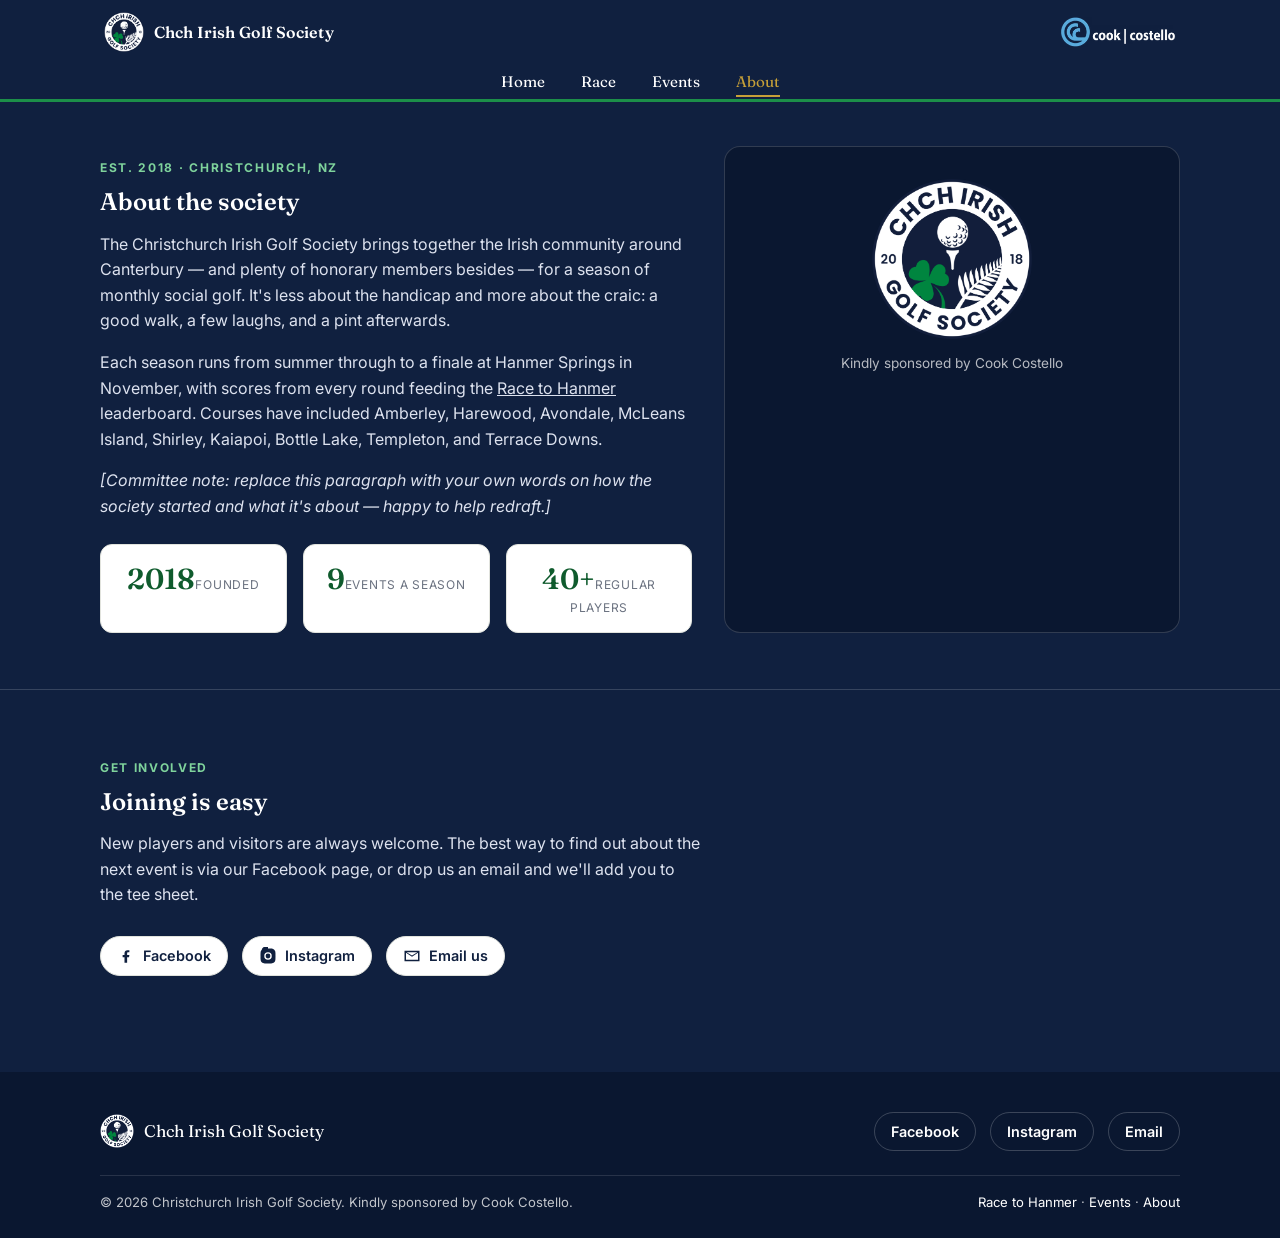
==== about.html @ 74a65eff "Initial commit: Christchurch Irish Golf Society website Mobile-first static site with Home, Race, Ev" ====
<!DOCTYPE html>
<html lang="en-NZ">
<head>
<meta charset="UTF-8">
<meta name="viewport" content="width=device-width, initial-scale=1.0">
<title>About — Christchurch Irish Golf Society</title>
<meta name="description" content="About the Christchurch Irish Golf Society.">
<link rel="icon" href="assets/crest.png">
<link rel="preconnect" href="https://fonts.googleapis.com">
<link href="https://fonts.googleapis.com/css2?family=Fraunces:wght@500;600;700&family=Inter:wght@400;500;600;700&display=swap" rel="stylesheet">
<link rel="stylesheet" href="css/style.css">
</head>
<body>
<a class="skip-link" href="#main">Skip to content</a>

<header class="site-header">
  <div class="nav-bar">
    <button class="hamburger" aria-label="Open menu" aria-expanded="false">
      <span></span>
    </button>
    <a class="nav-brand" href="index.html">
      <img src="assets/crest.png" alt="Christchurch Irish Golf Society crest">
      <span class="brand-text">Chch Irish Golf Society</span>
    </a>
    <div class="sponsor-slot">
      <img src="assets/cook-costello-logo.png" alt="Cook Costello, club sponsor">
    </div>
  </div>
  <nav class="nav-links" aria-label="Main">
    <a href="index.html">Home</a>
    <a href="race.html">Race</a>
    <a href="events.html">Events</a>
    <a href="about.html" class="is-active">About</a>
  </nav>
  <div class="nav-scrim"></div>
</header>

<main id="main">
  <section style="padding-top:44px">
    <div class="container about-grid">
      <div>
        <p class="eyebrow">Est. 2018 · Christchurch, NZ</p>
        <h1>About the society</h1>
        <p>The Christchurch Irish Golf Society brings together the Irish community around Canterbury — and plenty of honorary members besides — for a season of monthly social golf. It's less about the handicap and more about the craic: a good walk, a few laughs, and a pint afterwards.</p>
        <p>Each season runs from summer through to a finale at Hanmer Springs in November, with scores from every round feeding the <a href="race.html">Race to Hanmer</a> leaderboard. Courses have included Amberley, Harewood, Avondale, McLeans Island, Shirley, Kaiapoi, Bottle Lake, Templeton, and Terrace Downs.</p>
        <p><em>[Committee note: replace this paragraph with your own words on how the society started and what it's about — happy to help redraft.]</em></p>

        <div class="stat-strip">
          <div class="stat"><span class="num">2018</span><span class="label">Founded</span></div>
          <div class="stat"><span class="num">9</span><span class="label">Events a season</span></div>
          <div class="stat"><span class="num">40+</span><span class="label">Regular players</span></div>
        </div>
      </div>

      <div class="crest-panel">
        <img src="assets/crest.png" alt="Christchurch Irish Golf Society crest">
        <p>Kindly sponsored by Cook Costello</p>
      </div>
    </div>
  </section>

  <section>
    <div class="container">
      <div class="section-head">
        <p class="eyebrow">Get involved</p>
        <h2>Joining is easy</h2>
        <p>New players and visitors are always welcome. The best way to find out about the next event is via our Facebook page, or drop us an email and we'll add you to the tee sheet.</p>
      </div>
      <div class="social-row">
        <a class="social-pill" href="https://www.facebook.com/" target="_blank" rel="noopener">
          <svg viewBox="0 0 24 24"><path d="M13.5 21v-7.5h2.5l.5-3h-3V8.5c0-.87.24-1.46 1.5-1.46H16.5V4.36C16.2 4.32 15.2 4.24 14 4.24c-2.4 0-4 1.46-4 4.14V10.5H7.5v3H10V21h3.5z"/></svg>
          Facebook
        </a>
        <a class="social-pill" href="https://www.instagram.com/" target="_blank" rel="noopener">
          <svg viewBox="0 0 24 24"><path d="M12 2c2.7 0 3.05.01 4.12.06 1.06.05 1.79.22 2.43.47.66.26 1.22.6 1.77 1.15.55.55.89 1.11 1.15 1.77.25.64.42 1.37.47 2.43.05 1.07.06 1.42.06 4.12s-.01 3.05-.06 4.12c-.05 1.06-.22 1.79-.47 2.43a4.9 4.9 0 0 1-1.15 1.77 4.9 4.9 0 0 1-1.77 1.15c-.64.25-1.37.42-2.43.47-1.07.05-1.42.06-4.12.06s-3.05-.01-4.12-.06c-1.06-.05-1.79-.22-2.43-.47a4.9 4.9 0 0 1-1.77-1.15 4.9 4.9 0 0 1-1.15-1.77c-.25-.64-.42-1.37-.47-2.43C2.01 15.05 2 14.7 2 12s.01-3.05.06-4.12c.05-1.06.22-1.79.47-2.43.26-.66.6-1.22 1.15-1.77A4.9 4.9 0 0 1 5.45.53C6.09.28 6.82.11 7.88.06 8.95.01 9.3 0 12 0zm0 5a5 5 0 1 0 0 10 5 5 0 0 0 0-10zm0 8.2a3.2 3.2 0 1 1 0-6.4 3.2 3.2 0 0 1 0 6.4zm5.2-8.4a1.17 1.17 0 1 1 0-2.34 1.17 1.17 0 0 1 0 2.34z"/></svg>
          Instagram
        </a>
        <a class="social-pill" href="mailto:info@chchirishgolf.co.nz">
          <svg viewBox="0 0 24 24"><path d="M2 5h20v14H2V5zm2 2.5V17h16V7.5l-8 5.5-8-5.5zm.8-.5L12 11.2 19.2 7H4.8z"/></svg>
          Email us
        </a>
      </div>
    </div>
  </section>
</main>

<footer class="site-footer">
  <div class="container">
    <div class="footer-top">
      <div class="footer-brand">
        <img src="assets/crest.png" alt="">
        <span>Chch Irish Golf Society</span>
      </div>
      <div class="social-row">
        <a class="social-pill" href="https://www.facebook.com/" target="_blank" rel="noopener" style="background:transparent;border-color:rgba(255,255,255,0.2);color:#fff">Facebook</a>
        <a class="social-pill" href="https://www.instagram.com/" target="_blank" rel="noopener" style="background:transparent;border-color:rgba(255,255,255,0.2);color:#fff">Instagram</a>
        <a class="social-pill" href="mailto:info@chchirishgolf.co.nz" style="background:transparent;border-color:rgba(255,255,255,0.2);color:#fff">Email</a>
      </div>
    </div>
    <div class="footer-bottom">
      <span>&copy; 2026 Christchurch Irish Golf Society. Kindly sponsored by Cook Costello.</span>
      <span><a href="race.html">Race to Hanmer</a> · <a href="events.html">Events</a> · <a href="about.html">About</a></span>
    </div>
  </div>
</footer>

<script src="js/main.js"></script>
</body>
</html>
---- css/style.css ----
/* ============================================
   Christchurch Irish Golf Society
   Design tokens pulled from the club crest:
   navy + kelly green + white, silver-fern echo
   ============================================ */

:root {
  /* Navy is now the site's base background, the way LFC use red */
  --navy: #10203f;
  --navy-deep: #0a1730;
  --green: #1c8f49;
  --green-deep: #0f5b2d;
  --gold: #c7a038;

  /* White "surfaces" float on top of the navy background */
  --surface: #ffffff;
  --surface-dim: #f1f2ee;

  --ink: #10203f;        /* dark text, used on white surfaces */
  --text: #dde2ef;       /* light body text, used on the navy background */
  --text-dim: #aab2c8;   /* muted light text on navy */

  --line: rgba(255, 255, 255, 0.16);  /* dividers on the navy background */
  --line-soft: #e1e3dd;               /* dividers within white surfaces */
  --white: #ffffff;

  --font-display: "Fraunces", Georgia, serif;
  --font-body: "Inter", -apple-system, BlinkMacSystemFont, sans-serif;

  --nav-h: 64px;
  --container: 1120px;
}

* { box-sizing: border-box; }

html { scroll-behavior: smooth; }

body {
  margin: 0;
  font-family: var(--font-body);
  color: var(--text);
  background: var(--navy);
  -webkit-font-smoothing: antialiased;
}

img { max-width: 100%; display: block; }

a { color: inherit; }

h1, h2, h3 {
  font-family: var(--font-display);
  color: var(--white);
  margin: 0 0 0.4em;
  line-height: 1.1;
  font-weight: 600;
}

p { line-height: 1.6; }

.container {
  max-width: var(--container);
  margin: 0 auto;
  padding: 0 20px;
}

.eyebrow {
  font-family: var(--font-body);
  font-size: 0.75rem;
  letter-spacing: 0.14em;
  text-transform: uppercase;
  font-weight: 700;
  color: #7fd39c; /* mint green, readable on the navy background */
}

/* ---------- Skip link / a11y ---------- */
.skip-link {
  position: absolute;
  left: -999px;
  top: 0;
  background: var(--navy);
  color: var(--white);
  padding: 10px 16px;
  z-index: 200;
}
.skip-link:focus {
  left: 12px;
  top: 12px;
}

:focus-visible {
  outline: 3px solid var(--gold);
  outline-offset: 2px;
}

/* ============================================
   Top navigation
   Mobile:  [hamburger] ---- [crest] ---- [sponsor]
   Desktop: [crest] -------- [nav] ------ [sponsor]
   ============================================ */

.site-header {
  position: sticky;
  top: 0;
  z-index: 100;
  background: var(--navy);
  border-bottom: 3px solid var(--green);
}

.nav-bar {
  height: var(--nav-h);
  display: grid;
  grid-template-columns: 56px 1fr auto;
  align-items: center;
  max-width: var(--container);
  margin: 0 auto;
  padding: 0 12px;
}

.nav-brand {
  justify-self: center;
  display: flex;
  align-items: center;
  gap: 10px;
  text-decoration: none;
}
.nav-brand img {
  height: 40px;
  width: 40px;
}
.nav-brand .brand-text {
  display: none;
  color: var(--white);
  font-family: var(--font-display);
  font-weight: 600;
  font-size: 1rem;
  letter-spacing: 0.01em;
  white-space: nowrap;
}

.hamburger {
  justify-self: start;
  background: none;
  border: none;
  width: 44px;
  height: 44px;
  display: flex;
  align-items: center;
  justify-content: center;
  cursor: pointer;
  padding: 0;
}
.hamburger span {
  position: relative;
  width: 22px;
  height: 2px;
  background: var(--white);
  display: block;
}
.hamburger span::before,
.hamburger span::after {
  content: "";
  position: absolute;
  left: 0;
  width: 22px;
  height: 2px;
  background: var(--white);
  transition: transform 0.2s ease;
}
.hamburger span::before { top: -7px; }
.hamburger span::after { top: 7px; }

.sponsor-slot {
  justify-self: end;
}
.sponsor-slot img {
  height: 22px;
  width: auto;
}

/* Off-canvas mobile nav */
.nav-links {
  position: fixed;
  top: 0;
  left: 0;
  height: 100%;
  width: min(78vw, 300px);
  background: var(--navy-deep);
  padding: calc(var(--nav-h) + 16px) 0 24px;
  transform: translateX(-100%);
  transition: transform 0.25s ease;
  z-index: 110;
  display: flex;
  flex-direction: column;
}
.nav-links.is-open { transform: translateX(0); }

.nav-links a {
  color: var(--white);
  text-decoration: none;
  font-family: var(--font-display);
  font-size: 1.25rem;
  padding: 14px 28px;
  border-bottom: 1px solid rgba(255,255,255,0.08);
}
.nav-links a.is-active { color: var(--gold); }

.nav-scrim {
  position: fixed;
  inset: 0;
  background: rgba(10,23,48,0.55);
  z-index: 105;
  opacity: 0;
  pointer-events: none;
  transition: opacity 0.2s ease;
}
.nav-scrim.is-open { opacity: 1; pointer-events: auto; }

.nav-close {
  display: none;
}

/* ---------- Desktop nav ---------- */
@media (min-width: 860px) {
  .nav-bar {
    grid-template-columns: auto 1fr auto;
    padding: 0 24px;
  }
  .nav-brand { justify-self: start; }
  .nav-brand .brand-text { display: block; }
  .hamburger { display: none; }

  .nav-links {
    position: static;
    height: auto;
    width: auto;
    background: none;
    transform: none;
    flex-direction: row;
    justify-content: center;
    padding: 0;
    justify-self: center;
  }
  .nav-links a {
    border-bottom: none;
    font-size: 0.95rem;
    padding: 8px 18px;
    position: relative;
  }
  .nav-links a::after {
    content: "";
    position: absolute;
    left: 18px;
    right: 18px;
    bottom: 2px;
    height: 2px;
    background: var(--gold);
    transform: scaleX(0);
    transition: transform 0.2s ease;
  }
  .nav-links a:hover::after,
  .nav-links a.is-active::after { transform: scaleX(1); }

  .nav-scrim { display: none; }
  .sponsor-slot img { height: 30px; }
}

/* ============================================
   Hero
   ============================================ */
.hero {
  position: relative;
  background: var(--navy);
  color: var(--white);
  overflow: hidden;
}
.hero::after {
  /* echo of the crest's split circle: shamrock green sweeping in from the left */
  content: "";
  position: absolute;
  top: -30%;
  left: -18%;
  width: 70%;
  height: 160%;
  background: var(--green-deep);
  border-radius: 50%;
  opacity: 0.55;
  filter: blur(2px);
}
.hero-inner {
  position: relative;
  z-index: 1;
  padding: 56px 20px 64px;
  max-width: var(--container);
  margin: 0 auto;
}
.hero h1 {
  color: var(--white);
  font-size: clamp(2rem, 6vw, 3.4rem);
  max-width: 14ch;
}
.hero .lede {
  max-width: 46ch;
  color: rgba(255,255,255,0.85);
  font-size: 1.05rem;
}
.hero .eyebrow { color: #7fd39c; }

.hero-actions {
  display: flex;
  flex-wrap: wrap;
  gap: 12px;
  margin-top: 24px;
}

.btn {
  display: inline-flex;
  align-items: center;
  gap: 8px;
  font-family: var(--font-body);
  font-weight: 600;
  font-size: 0.92rem;
  padding: 12px 22px;
  border-radius: 999px;
  text-decoration: none;
  border: 2px solid transparent;
  cursor: pointer;
}
.btn-primary {
  background: var(--gold);
  color: var(--navy-deep);
}
.btn-primary:hover { background: #d8b04a; }
.btn-ghost {
  border-color: rgba(255,255,255,0.5);
  color: var(--white);
}
.btn-ghost:hover { border-color: var(--white); }
.btn-outline {
  border-color: var(--navy);
  color: var(--navy);
}
.btn-outline:hover { background: var(--navy); color: var(--white); }

/* ============================================
   Sections / cards
   ============================================ */
section { padding: 56px 0; }
section + section { border-top: 1px solid var(--line); }

.section-head { margin-bottom: 28px; max-width: 60ch; }

.grid-3 {
  display: grid;
  gap: 20px;
  grid-template-columns: 1fr;
}
@media (min-width: 700px) {
  .grid-3 { grid-template-columns: repeat(3, 1fr); }
}

.card {
  background: var(--surface);
  color: var(--ink);
  border: 1px solid var(--line-soft);
  border-radius: 14px;
  padding: 22px;
}
.card .eyebrow { display: block; margin-bottom: 6px; color: var(--green-deep); }
.card h1, .card h2, .card h3 { color: var(--ink); }

/* ---------- Social row ---------- */
.social-row {
  display: flex;
  gap: 14px;
  flex-wrap: wrap;
}
.social-pill {
  display: inline-flex;
  align-items: center;
  gap: 8px;
  padding: 10px 16px;
  border-radius: 999px;
  border: 1px solid var(--line-soft);
  text-decoration: none;
  color: var(--navy);
  font-weight: 600;
  font-size: 0.9rem;
  background: var(--white);
}
.social-pill svg { width: 18px; height: 18px; fill: currentColor; }
.social-pill:hover { border-color: var(--green); color: var(--green-deep); }

/* ============================================
   Footer
   ============================================ */
.site-footer {
  background: var(--navy-deep);
  color: rgba(255,255,255,0.75);
  padding: 40px 0 28px;
  margin-top: 40px;
}
.site-footer a { color: var(--white); text-decoration: none; }
.footer-top {
  display: flex;
  flex-wrap: wrap;
  justify-content: space-between;
  gap: 24px;
  padding-bottom: 24px;
  border-bottom: 1px solid rgba(255,255,255,0.12);
}
.footer-brand { display: flex; align-items: center; gap: 10px; }
.footer-brand img { height: 34px; }
.footer-brand span { font-family: var(--font-display); color: var(--white); font-size: 1.05rem; }
.footer-bottom {
  padding-top: 18px;
  font-size: 0.82rem;
  display: flex;
  flex-wrap: wrap;
  justify-content: space-between;
  gap: 10px;
}

/* ============================================
   Race page — leaderboard + "race trail"
   ============================================ */
.race-hero {
  background: var(--navy);
  color: var(--white);
  padding: 40px 0 32px;
}
.race-hero .eyebrow { color: #7fd39c; }
.race-hero h1 { color: var(--white); margin-bottom: 6px; }
.race-hero p { color: rgba(255,255,255,0.8); max-width: 60ch; }
.race-sponsor-line {
  margin-top: 14px;
  font-size: 0.85rem;
  color: rgba(255,255,255,0.6);
}

.race-controls {
  display: flex;
  flex-wrap: wrap;
  gap: 10px;
  align-items: center;
  margin: 20px 0;
}
.race-controls input[type="search"] {
  flex: 1 1 200px;
  padding: 10px 14px;
  border-radius: 10px;
  border: 1px solid var(--line-soft);
  font-family: var(--font-body);
  font-size: 0.95rem;
  background: var(--surface);
  color: var(--ink);
}
.race-status {
  font-size: 0.85rem;
  color: var(--text-dim);
}

.leaderboard {
  display: flex;
  flex-direction: column;
  gap: 10px;
}

.lb-row {
  display: grid;
  grid-template-columns: 34px 1fr auto;
  gap: 14px;
  align-items: center;
  background: var(--white);
  border: 1px solid var(--line-soft);
  border-radius: 12px;
  padding: 14px 16px;
}
.lb-row.is-top3 { border-color: var(--gold); background: #fffaf0; }

.lb-rank {
  font-family: var(--font-display);
  font-weight: 600;
  font-size: 1.1rem;
  color: var(--navy);
  text-align: center;
}
.lb-row.is-top3 .lb-rank { color: var(--gold); }

.lb-name {
  font-weight: 700;
  color: var(--navy);
  font-size: 0.98rem;
}
.lb-stars { color: var(--gold); font-size: 0.85rem; margin-left: 4px; }

.lb-trail {
  display: flex;
  gap: 4px;
  margin-top: 8px;
}
.lb-trail .dot {
  width: 9px;
  height: 9px;
  border-radius: 50%;
  background: var(--line);
}
.lb-trail .dot.played { background: var(--green); }
.lb-trail .dot.hanmer { background: var(--gold); }

.lb-score {
  font-family: var(--font-display);
  font-weight: 600;
  font-size: 1.4rem;
  color: var(--navy);
  text-align: right;
  font-variant-numeric: tabular-nums;
}
.lb-score .unit {
  font-family: var(--font-body);
  font-size: 0.68rem;
  font-weight: 600;
  color: #8a8f98;
  display: block;
  text-align: right;
  letter-spacing: 0.06em;
  text-transform: uppercase;
}

.legend {
  display: flex;
  flex-wrap: wrap;
  gap: 18px;
  font-size: 0.82rem;
  color: var(--text-dim);
  margin: 18px 0 6px;
}
.legend span { display: inline-flex; align-items: center; gap: 6px; }
.legend .dot { width: 9px; height: 9px; border-radius: 50%; display: inline-block; }

/* ============================================
   Events
   ============================================ */
.events-list {
  display: flex;
  flex-direction: column;
  gap: 12px;
}
.event-row {
  display: grid;
  grid-template-columns: 76px 1fr auto;
  gap: 16px;
  align-items: center;
  background: var(--white);
  border: 1px solid var(--line-soft);
  border-radius: 12px;
  padding: 16px;
}
.event-row.is-past { opacity: 0.7; }
.event-date {
  text-align: center;
  font-family: var(--font-display);
  color: var(--navy);
  line-height: 1.1;
}
.event-date .day { font-size: 1.5rem; font-weight: 600; display: block; }
.event-date .mon { font-size: 0.72rem; text-transform: uppercase; letter-spacing: 0.08em; color: var(--green); }
.event-name { font-weight: 700; color: var(--navy); }
.event-tag {
  font-size: 0.72rem;
  text-transform: uppercase;
  letter-spacing: 0.06em;
  font-weight: 700;
  padding: 5px 10px;
  border-radius: 999px;
  background: var(--surface-dim);
  color: var(--navy);
  white-space: nowrap;
}
.event-tag.upcoming { background: #e7f4ec; color: var(--green-deep); }

/* ============================================
   About page
   ============================================ */
.about-grid {
  display: grid;
  gap: 32px;
  grid-template-columns: 1fr;
}
@media (min-width: 800px) {
  .about-grid { grid-template-columns: 1.3fr 1fr; }
}
.crest-panel {
  background: var(--navy-deep);
  border: 1px solid var(--line);
  border-radius: 16px;
  padding: 32px;
  text-align: center;
}
.crest-panel img { width: 160px; margin: 0 auto; }
.crest-panel p { color: rgba(255,255,255,0.7); font-size: 0.85rem; margin-top: 14px; }

.stat-strip {
  display: grid;
  grid-template-columns: repeat(3, 1fr);
  gap: 16px;
  margin-top: 24px;
}
.stat {
  text-align: center;
  padding: 16px 8px;
  background: var(--surface);
  border: 1px solid var(--line-soft);
  border-radius: 12px;
}
.stat .num {
  font-family: var(--font-display);
  font-size: 1.8rem;
  color: var(--green-deep);
  font-weight: 600;
}
.stat .label {
  font-size: 0.75rem;
  text-transform: uppercase;
  letter-spacing: 0.06em;
  color: #6b7280;
}

/* ---------- Utility ---------- */
.text-center { text-align: center; }
.mt-0 { margin-top: 0; }
.divider-crest {
  display: flex;
  justify-content: center;
  padding: 8px 0 32px;
}
.divider-crest img { height: 46px; width: 46px; opacity: 0.9; }
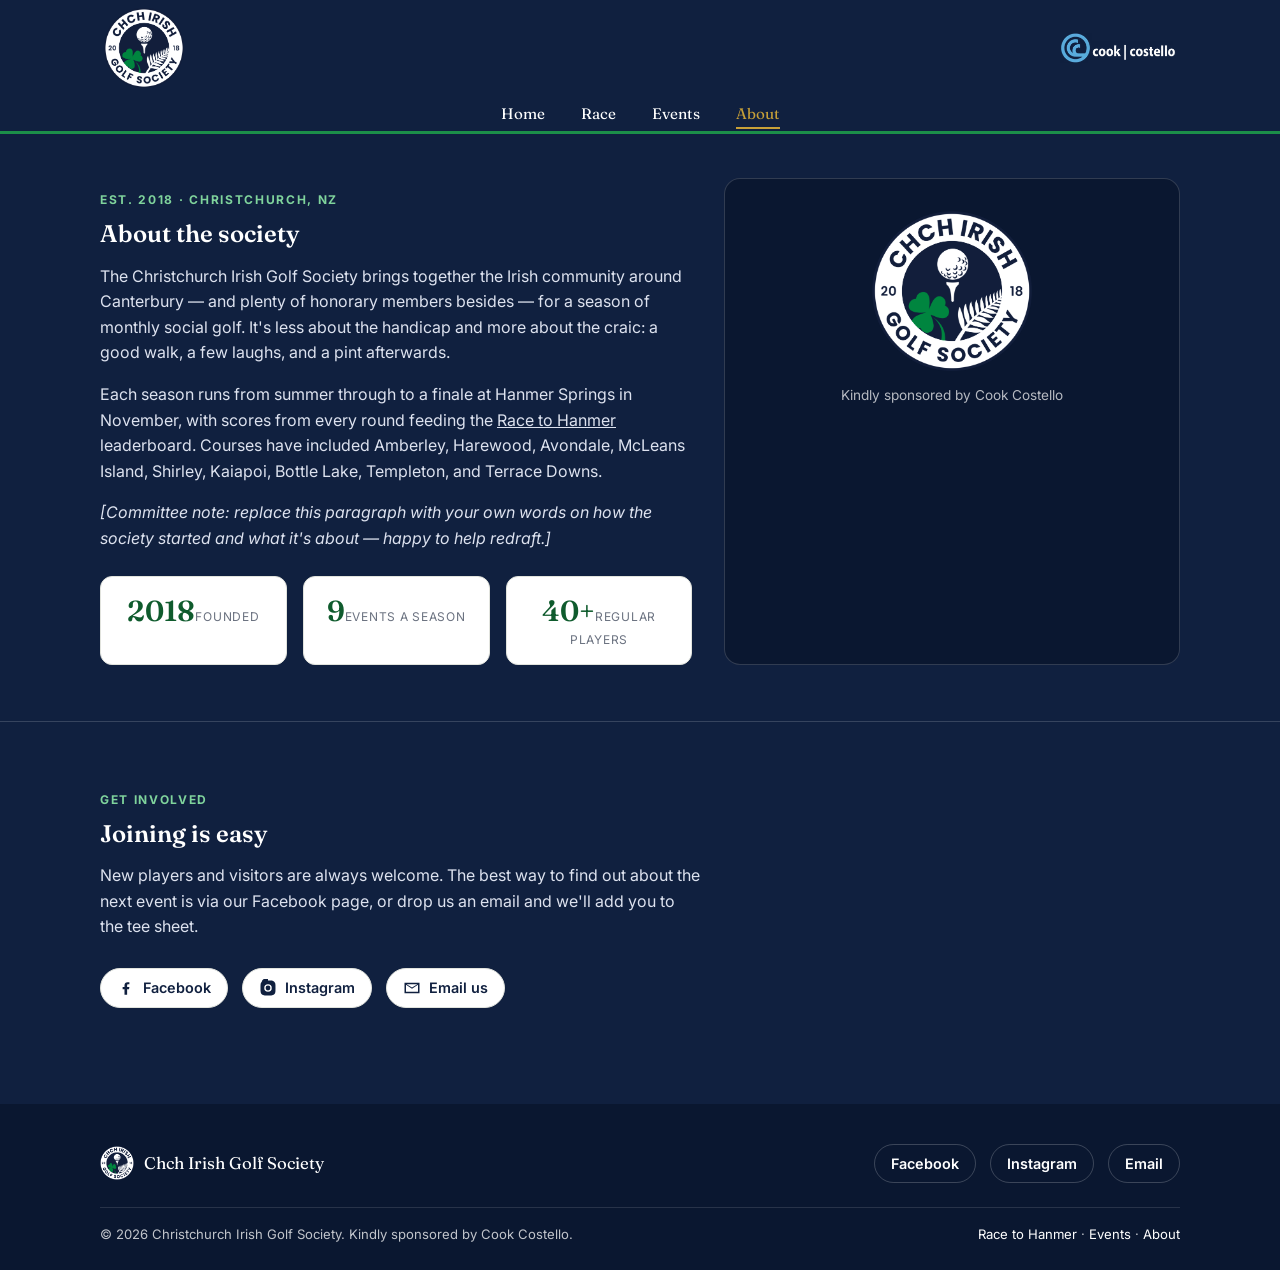
==== commit e0096434: "Remove nav brand text, double crest size in header Crest now stands alone in the nav bar without the" ====
--- a/about.html
+++ b/about.html
@@ -20,7 +20,6 @@
     </button>
     <a class="nav-brand" href="index.html">
       <img src="assets/crest.png" alt="Christchurch Irish Golf Society crest">
-      <span class="brand-text">Chch Irish Golf Society</span>
     </a>
     <div class="sponsor-slot">
       <img src="assets/cook-costello-logo.png" alt="Cook Costello, club sponsor">
--- a/css/style.css
+++ b/css/style.css
@@ -27,7 +27,7 @@
   --font-display: "Fraunces", Georgia, serif;
   --font-body: "Inter", -apple-system, BlinkMacSystemFont, sans-serif;
 
-  --nav-h: 64px;
+  --nav-h: 96px;
   --container: 1120px;
 }
 
@@ -124,19 +124,9 @@
   text-decoration: none;
 }
 .nav-brand img {
-  height: 40px;
-  width: 40px;
-}
-.nav-brand .brand-text {
-  display: none;
-  color: var(--white);
-  font-family: var(--font-display);
-  font-weight: 600;
-  font-size: 1rem;
-  letter-spacing: 0.01em;
-  white-space: nowrap;
-}
-
+  height: 80px;
+  width: 80px;
+}
 .hamburger {
   justify-self: start;
   background: none;
@@ -226,7 +216,6 @@
     padding: 0 24px;
   }
   .nav-brand { justify-self: start; }
-  .nav-brand .brand-text { display: block; }
   .hamburger { display: none; }
 
   .nav-links {
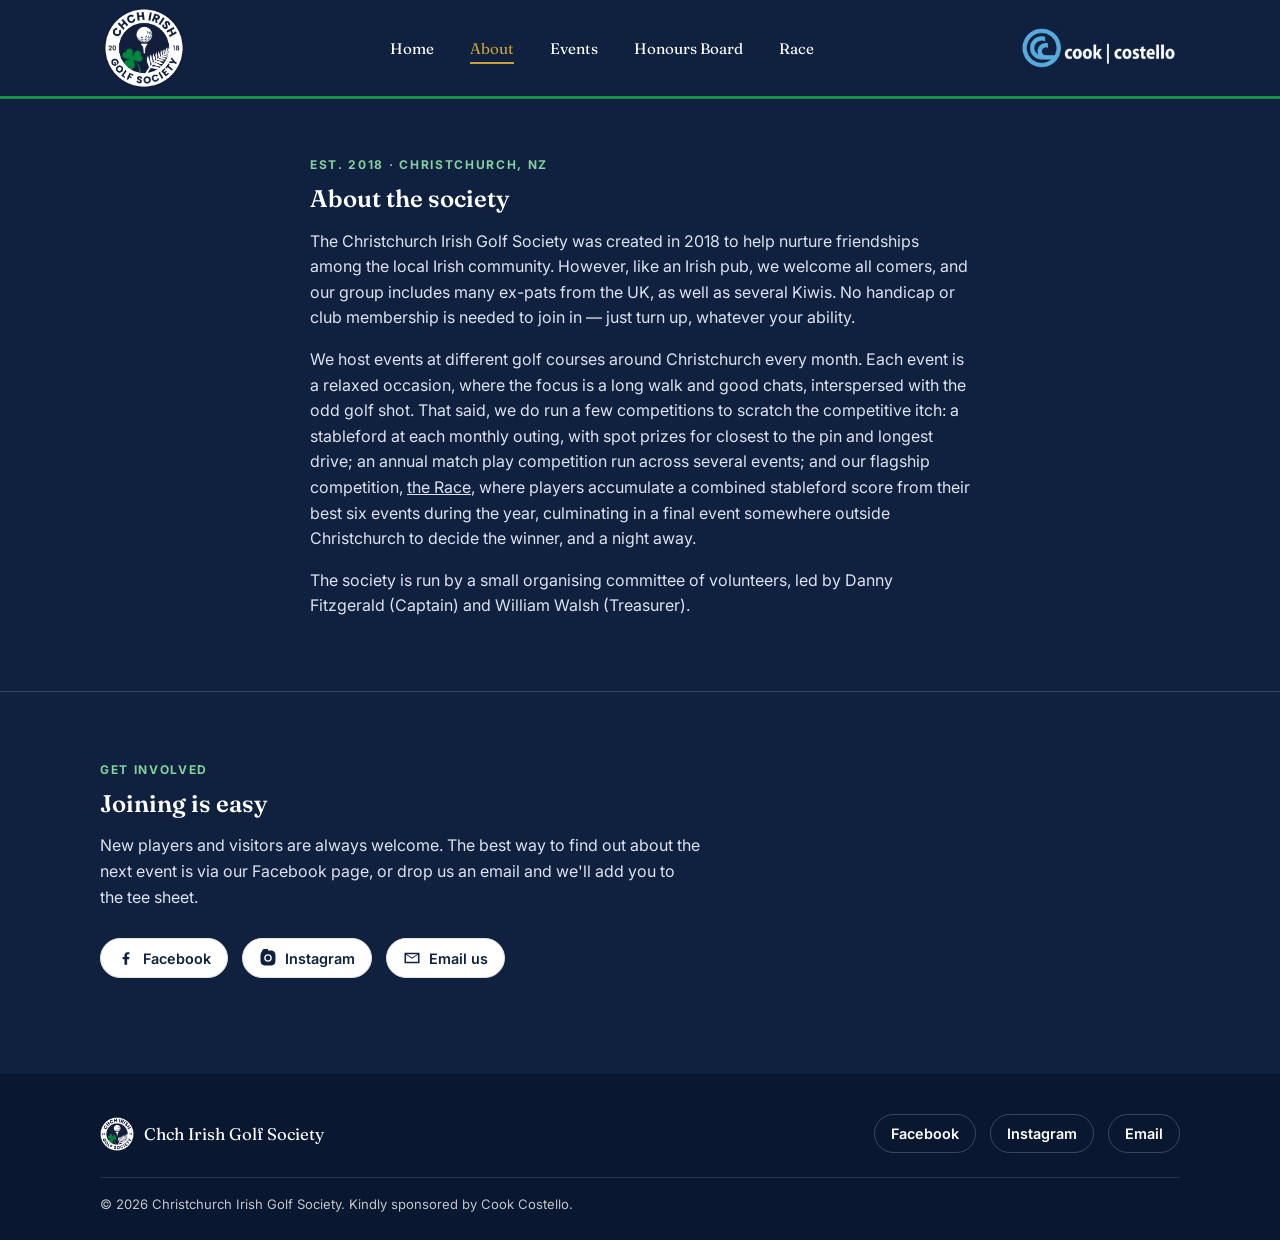
==== commit 6ea70a44: "Add Honours Board, rebrand Race title, and various site cleanups - New honours.html: past Captains, " ====
--- a/about.html
+++ b/about.html
@@ -11,50 +11,16 @@
 <link rel="stylesheet" href="css/style.css">
 </head>
 <body>
-<a class="skip-link" href="#main">Skip to content</a>
-
-<header class="site-header">
-  <div class="nav-bar">
-    <button class="hamburger" aria-label="Open menu" aria-expanded="false">
-      <span></span>
-    </button>
-    <a class="nav-brand" href="index.html">
-      <img src="assets/crest.png" alt="Christchurch Irish Golf Society crest">
-    </a>
-    <div class="sponsor-slot">
-      <img src="assets/cook-costello-logo.png" alt="Cook Costello, club sponsor">
-    </div>
-  </div>
-  <nav class="nav-links" aria-label="Main">
-    <a href="index.html">Home</a>
-    <a href="race.html">Race</a>
-    <a href="events.html">Events</a>
-    <a href="about.html" class="is-active">About</a>
-  </nav>
-  <div class="nav-scrim"></div>
-</header>
+<div id="site-header"></div>
 
 <main id="main">
   <section style="padding-top:44px">
-    <div class="container about-grid">
-      <div>
-        <p class="eyebrow">Est. 2018 · Christchurch, NZ</p>
-        <h1>About the society</h1>
-        <p>The Christchurch Irish Golf Society brings together the Irish community around Canterbury — and plenty of honorary members besides — for a season of monthly social golf. It's less about the handicap and more about the craic: a good walk, a few laughs, and a pint afterwards.</p>
-        <p>Each season runs from summer through to a finale at Hanmer Springs in November, with scores from every round feeding the <a href="race.html">Race to Hanmer</a> leaderboard. Courses have included Amberley, Harewood, Avondale, McLeans Island, Shirley, Kaiapoi, Bottle Lake, Templeton, and Terrace Downs.</p>
-        <p><em>[Committee note: replace this paragraph with your own words on how the society started and what it's about — happy to help redraft.]</em></p>
-
-        <div class="stat-strip">
-          <div class="stat"><span class="num">2018</span><span class="label">Founded</span></div>
-          <div class="stat"><span class="num">9</span><span class="label">Events a season</span></div>
-          <div class="stat"><span class="num">40+</span><span class="label">Regular players</span></div>
-        </div>
-      </div>
-
-      <div class="crest-panel">
-        <img src="assets/crest.png" alt="Christchurch Irish Golf Society crest">
-        <p>Kindly sponsored by Cook Costello</p>
-      </div>
+    <div class="container" style="max-width:70ch">
+      <p class="eyebrow">Est. 2018 · Christchurch, NZ</p>
+      <h1>About the society</h1>
+      <p>The Christchurch Irish Golf Society was created in 2018 to help nurture friendships among the local Irish community. However, like an Irish pub, we welcome all comers, and our group includes many ex-pats from the UK, as well as several Kiwis. No handicap or club membership is needed to join in — just turn up, whatever your ability.</p>
+      <p>We host events at different golf courses around Christchurch every month. Each event is a relaxed occasion, where the focus is a long walk and good chats, interspersed with the odd golf shot. That said, we do run a few competitions to scratch the competitive itch: a stableford at each monthly outing, with spot prizes for closest to the pin and longest drive; an annual match play competition run across several events; and our flagship competition, <a href="race.html">the Race</a>, where players accumulate a combined stableford score from their best six events during the year, culminating in a final event somewhere outside Christchurch to decide the winner, and a night away.</p>
+      <p>The society is run by a small organising committee of volunteers, led by Danny Fitzgerald (Captain) and William Walsh (Treasurer).</p>
     </div>
   </section>
 
@@ -83,26 +49,9 @@
   </section>
 </main>
 
-<footer class="site-footer">
-  <div class="container">
-    <div class="footer-top">
-      <div class="footer-brand">
-        <img src="assets/crest.png" alt="">
-        <span>Chch Irish Golf Society</span>
-      </div>
-      <div class="social-row">
-        <a class="social-pill" href="https://www.facebook.com/" target="_blank" rel="noopener" style="background:transparent;border-color:rgba(255,255,255,0.2);color:#fff">Facebook</a>
-        <a class="social-pill" href="https://www.instagram.com/" target="_blank" rel="noopener" style="background:transparent;border-color:rgba(255,255,255,0.2);color:#fff">Instagram</a>
-        <a class="social-pill" href="mailto:info@chchirishgolf.co.nz" style="background:transparent;border-color:rgba(255,255,255,0.2);color:#fff">Email</a>
-      </div>
-    </div>
-    <div class="footer-bottom">
-      <span>&copy; 2026 Christchurch Irish Golf Society. Kindly sponsored by Cook Costello.</span>
-      <span><a href="race.html">Race to Hanmer</a> · <a href="events.html">Events</a> · <a href="about.html">About</a></span>
-    </div>
-  </div>
-</footer>
+<div id="site-footer"></div>
 
+<script src="js/layout.js"></script>
 <script src="js/main.js"></script>
 </body>
 </html>
--- a/css/style.css
+++ b/css/style.css
@@ -11,6 +11,7 @@
   --green: #1c8f49;
   --green-deep: #0f5b2d;
   --gold: #c7a038;
+  --silver: #9aa5b4;
 
   /* White "surfaces" float on top of the navy background */
   --surface: #ffffff;
@@ -161,9 +162,11 @@
 
 .sponsor-slot {
   justify-self: end;
+  display: flex;
+  align-items: center;
 }
 .sponsor-slot img {
-  height: 22px;
+  height: 40px;
   width: auto;
 }
 
@@ -250,7 +253,6 @@
   .nav-links a.is-active::after { transform: scaleX(1); }
 
   .nav-scrim { display: none; }
-  .sponsor-slot img { height: 30px; }
 }
 
 /* ============================================
@@ -448,72 +450,107 @@
   color: var(--text-dim);
 }
 
-.leaderboard {
-  display: flex;
-  flex-direction: column;
-  gap: 10px;
-}
-
-.lb-row {
-  display: grid;
-  grid-template-columns: 34px 1fr auto;
-  gap: 14px;
-  align-items: center;
-  background: var(--white);
+.leaderboard-table-wrap {
+  overflow-x: auto;
   border: 1px solid var(--line-soft);
   border-radius: 12px;
-  padding: 14px 16px;
-}
-.lb-row.is-top3 { border-color: var(--gold); background: #fffaf0; }
-
-.lb-rank {
-  font-family: var(--font-display);
-  font-weight: 600;
-  font-size: 1.1rem;
+  background: var(--white);
+}
+
+.leaderboard-table {
+  border-collapse: collapse;
+  width: 100%;
+}
+
+.leaderboard-table th,
+.leaderboard-table td {
+  padding: 10px 12px;
+  text-align: center;
+  white-space: nowrap;
+  border-bottom: 1px solid var(--line-soft);
+  font-size: 0.95rem;
+  font-variant-numeric: tabular-nums;
+}
+
+.leaderboard-table tbody td {
+  color: var(--ink);
+  font-weight: 600;
+}
+
+.leaderboard-table thead th {
+  background: var(--navy);
+  color: var(--white);
+  font-family: var(--font-display);
+  font-weight: 600;
+  font-size: 0.78rem;
+  text-transform: uppercase;
+  letter-spacing: 0.04em;
+  border-bottom: none;
+  vertical-align: middle;
+}
+.leaderboard-table thead .th-date {
+  display: block;
+  font-size: 0.6rem;
+  font-weight: 400;
+  text-transform: none;
+  letter-spacing: 0;
+  color: rgba(255, 255, 255, 0.6);
+  margin-top: 2px;
+}
+
+.leaderboard-table thead th[data-sort-key] {
+  cursor: pointer;
+  user-select: none;
+}
+.leaderboard-table thead th[data-sort-key]:hover { background: var(--navy-deep); }
+.leaderboard-table thead th.is-sorted { background: var(--green-deep); }
+.leaderboard-table thead th.is-sorted.lb-col-name,
+.leaderboard-table thead th.is-sorted.lb-col-score { background: var(--green-deep); }
+.leaderboard-table .sort-arrow { font-size: 0.65em; margin-left: 3px; opacity: 0.85; }
+
+.leaderboard-table tbody tr { background: var(--white); }
+.leaderboard-table tbody tr.is-top3 { background: #fffaf0; }
+.leaderboard-table tbody tr:last-child td { border-bottom: none; }
+
+/* Player + Score columns stay pinned while the round columns scroll */
+.leaderboard-table .lb-col-name,
+.leaderboard-table .lb-col-score {
+  position: sticky;
+  background: inherit;
+  z-index: 1;
+}
+.leaderboard-table .lb-col-name {
+  left: 0;
+  width: 220px;
+  min-width: 220px;
+  max-width: 220px;
+  white-space: nowrap;
+  overflow: hidden;
+  text-overflow: ellipsis;
+  text-align: left;
+}
+.leaderboard-table .lb-col-score {
+  left: 220px;
+  width: 70px;
+  min-width: 70px;
+  max-width: 70px;
+  font-family: var(--font-display);
+  box-shadow: 3px 0 6px -3px rgba(16, 32, 63, 0.25);
+}
+.leaderboard-table tbody .lb-col-name,
+.leaderboard-table tbody .lb-col-score {
   color: var(--navy);
-  text-align: center;
-}
-.lb-row.is-top3 .lb-rank { color: var(--gold); }
-
-.lb-name {
   font-weight: 700;
-  color: var(--navy);
-  font-size: 0.98rem;
-}
-.lb-stars { color: var(--gold); font-size: 0.85rem; margin-left: 4px; }
-
-.lb-trail {
-  display: flex;
-  gap: 4px;
-  margin-top: 8px;
-}
-.lb-trail .dot {
-  width: 9px;
-  height: 9px;
-  border-radius: 50%;
-  background: var(--line);
-}
-.lb-trail .dot.played { background: var(--green); }
-.lb-trail .dot.hanmer { background: var(--gold); }
-
-.lb-score {
-  font-family: var(--font-display);
-  font-weight: 600;
-  font-size: 1.4rem;
-  color: var(--navy);
-  text-align: right;
-  font-variant-numeric: tabular-nums;
-}
-.lb-score .unit {
-  font-family: var(--font-body);
-  font-size: 0.68rem;
-  font-weight: 600;
-  color: #8a8f98;
-  display: block;
-  text-align: right;
-  letter-spacing: 0.06em;
-  text-transform: uppercase;
-}
+}
+.leaderboard-table thead .lb-col-name,
+.leaderboard-table thead .lb-col-score {
+  background: var(--navy);
+  color: var(--white);
+}
+
+.lb-stars { font-size: 1.2rem; margin-left: 4px; white-space: nowrap; }
+.lb-stars .star-event { color: var(--silver); }
+.lb-stars .star-winner { color: var(--gold); }
 
 .legend {
   display: flex;
@@ -524,7 +561,6 @@
   margin: 18px 0 6px;
 }
 .legend span { display: inline-flex; align-items: center; gap: 6px; }
-.legend .dot { width: 9px; height: 9px; border-radius: 50%; display: inline-block; }
 
 /* ============================================
    Events
@@ -568,50 +604,77 @@
 .event-tag.upcoming { background: #e7f4ec; color: var(--green-deep); }
 
 /* ============================================
-   About page
-   ============================================ */
-.about-grid {
+   Honours Board
+   ============================================ */
+.honours-table-wrap {
+  overflow-x: auto;
+  border: 1px solid var(--line-soft);
+  border-radius: 12px;
+  background: var(--white);
+}
+.honours-table {
+  border-collapse: collapse;
+  width: 100%;
+}
+.honours-table th,
+.honours-table td {
+  padding: 12px 16px;
+  text-align: left;
+  white-space: nowrap;
+  border-bottom: 1px solid var(--line-soft);
+  font-size: 0.92rem;
+}
+.honours-table thead th {
+  background: var(--navy);
+  color: var(--white);
+  font-family: var(--font-display);
+  font-weight: 600;
+  font-size: 0.75rem;
+  text-transform: uppercase;
+  letter-spacing: 0.04em;
+  border-bottom: none;
+}
+.honours-table tbody td { color: var(--ink); }
+.honours-table tbody td:first-child {
+  font-family: var(--font-display);
+  font-weight: 600;
+}
+.honours-table tbody tr:last-child td { border-bottom: none; }
+
+.winner-photos {
   display: grid;
-  gap: 32px;
+  gap: 20px;
   grid-template-columns: 1fr;
 }
-@media (min-width: 800px) {
-  .about-grid { grid-template-columns: 1.3fr 1fr; }
-}
-.crest-panel {
-  background: var(--navy-deep);
-  border: 1px solid var(--line);
-  border-radius: 16px;
-  padding: 32px;
-  text-align: center;
-}
-.crest-panel img { width: 160px; margin: 0 auto; }
-.crest-panel p { color: rgba(255,255,255,0.7); font-size: 0.85rem; margin-top: 14px; }
-
-.stat-strip {
-  display: grid;
-  grid-template-columns: repeat(3, 1fr);
-  gap: 16px;
-  margin-top: 24px;
-}
-.stat {
-  text-align: center;
-  padding: 16px 8px;
+@media (min-width: 700px) {
+  .winner-photos { grid-template-columns: 1fr 1fr; }
+}
+.winner-photo {
+  margin: 0;
   background: var(--surface);
   border: 1px solid var(--line-soft);
-  border-radius: 12px;
-}
-.stat .num {
-  font-family: var(--font-display);
-  font-size: 1.8rem;
-  color: var(--green-deep);
-  font-weight: 600;
-}
-.stat .label {
+  border-radius: 16px;
+  overflow: hidden;
+}
+.winner-photo img {
+  width: 100%;
+  height: 280px;
+  object-fit: cover;
+}
+.winner-photo figcaption { padding: 14px 18px; }
+.winner-photo .cap-label {
+  display: block;
   font-size: 0.75rem;
   text-transform: uppercase;
   letter-spacing: 0.06em;
-  color: #6b7280;
+  color: var(--green-deep);
+  margin-bottom: 4px;
+}
+.winner-photo .cap-name {
+  font-family: var(--font-display);
+  font-weight: 600;
+  font-size: 1.05rem;
+  color: var(--navy);
 }
 
 /* ---------- Utility ---------- */
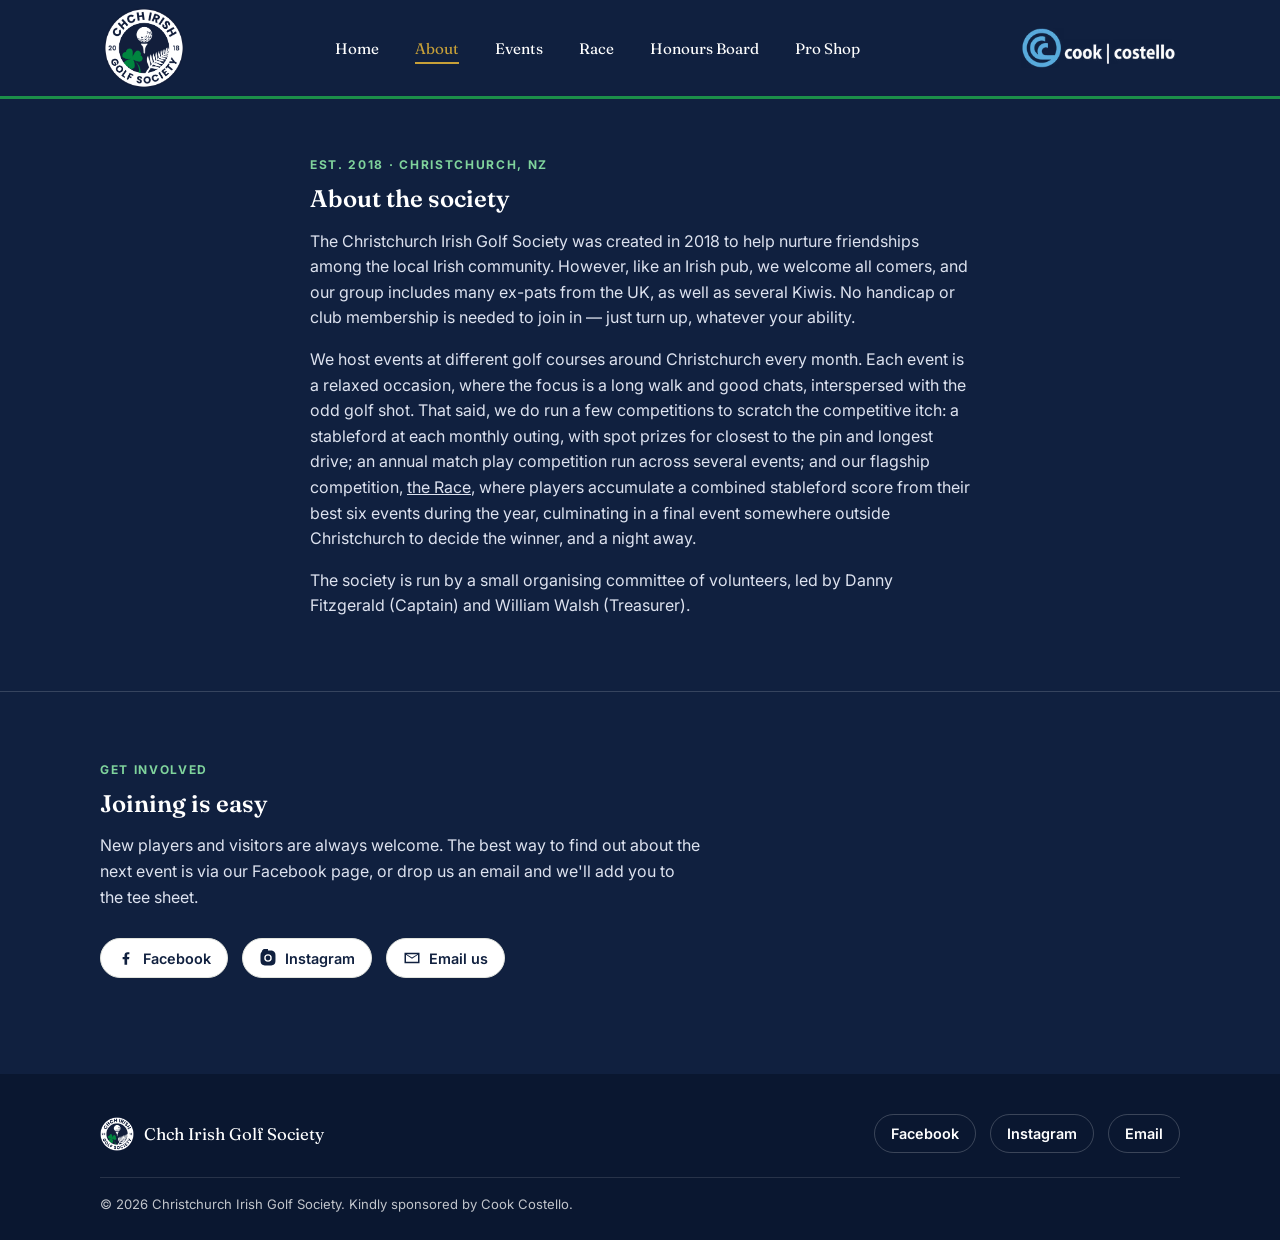
==== commit a3b0cfd4: "Update real Facebook, Instagram, and email contact details Replaces the launch-checklist placeholder" ====
--- a/about.html
+++ b/about.html
@@ -32,15 +32,15 @@
         <p>New players and visitors are always welcome. The best way to find out about the next event is via our Facebook page, or drop us an email and we'll add you to the tee sheet.</p>
       </div>
       <div class="social-row">
-        <a class="social-pill" href="https://www.facebook.com/" target="_blank" rel="noopener">
+        <a class="social-pill" href="https://www.facebook.com/chchirishgolfsociety" target="_blank" rel="noopener">
           <svg viewBox="0 0 24 24"><path d="M13.5 21v-7.5h2.5l.5-3h-3V8.5c0-.87.24-1.46 1.5-1.46H16.5V4.36C16.2 4.32 15.2 4.24 14 4.24c-2.4 0-4 1.46-4 4.14V10.5H7.5v3H10V21h3.5z"/></svg>
           Facebook
         </a>
-        <a class="social-pill" href="https://www.instagram.com/" target="_blank" rel="noopener">
+        <a class="social-pill" href="https://www.instagram.com/chchirishgolfsociety" target="_blank" rel="noopener">
           <svg viewBox="0 0 24 24"><path d="M12 2c2.7 0 3.05.01 4.12.06 1.06.05 1.79.22 2.43.47.66.26 1.22.6 1.77 1.15.55.55.89 1.11 1.15 1.77.25.64.42 1.37.47 2.43.05 1.07.06 1.42.06 4.12s-.01 3.05-.06 4.12c-.05 1.06-.22 1.79-.47 2.43a4.9 4.9 0 0 1-1.15 1.77 4.9 4.9 0 0 1-1.77 1.15c-.64.25-1.37.42-2.43.47-1.07.05-1.42.06-4.12.06s-3.05-.01-4.12-.06c-1.06-.05-1.79-.22-2.43-.47a4.9 4.9 0 0 1-1.77-1.15 4.9 4.9 0 0 1-1.15-1.77c-.25-.64-.42-1.37-.47-2.43C2.01 15.05 2 14.7 2 12s.01-3.05.06-4.12c.05-1.06.22-1.79.47-2.43.26-.66.6-1.22 1.15-1.77A4.9 4.9 0 0 1 5.45.53C6.09.28 6.82.11 7.88.06 8.95.01 9.3 0 12 0zm0 5a5 5 0 1 0 0 10 5 5 0 0 0 0-10zm0 8.2a3.2 3.2 0 1 1 0-6.4 3.2 3.2 0 0 1 0 6.4zm5.2-8.4a1.17 1.17 0 1 1 0-2.34 1.17 1.17 0 0 1 0 2.34z"/></svg>
           Instagram
         </a>
-        <a class="social-pill" href="mailto:info@chchirishgolf.co.nz">
+        <a class="social-pill" href="mailto:chchirishgolfsociety@gmail.com">
           <svg viewBox="0 0 24 24"><path d="M2 5h20v14H2V5zm2 2.5V17h16V7.5l-8 5.5-8-5.5zm.8-.5L12 11.2 19.2 7H4.8z"/></svg>
           Email us
         </a>
--- a/css/style.css
+++ b/css/style.css
@@ -58,6 +58,12 @@
 
 p { line-height: 1.6; }
 
+.container-wide {
+  max-width: 1500px;
+  margin: 0 auto;
+  padding: 0 20px;
+}
+
 .container {
   max-width: var(--container);
   margin: 0 auto;
@@ -110,7 +116,7 @@
 .nav-bar {
   height: var(--nav-h);
   display: grid;
-  grid-template-columns: 56px 1fr auto;
+  grid-template-columns: 1fr auto 1fr;
   align-items: center;
   max-width: var(--container);
   margin: 0 auto;
@@ -164,9 +170,10 @@
   justify-self: end;
   display: flex;
   align-items: center;
+  margin-left: 10px;
 }
 .sponsor-slot img {
-  height: 40px;
+  height: 30px;
   width: auto;
 }
 
@@ -253,6 +260,7 @@
   .nav-links a.is-active::after { transform: scaleX(1); }
 
   .nav-scrim { display: none; }
+  .sponsor-slot img { height: 40px; }
 }
 
 /* ============================================
@@ -428,23 +436,6 @@
   color: rgba(255,255,255,0.6);
 }
 
-.race-controls {
-  display: flex;
-  flex-wrap: wrap;
-  gap: 10px;
-  align-items: center;
-  margin: 20px 0;
-}
-.race-controls input[type="search"] {
-  flex: 1 1 200px;
-  padding: 10px 14px;
-  border-radius: 10px;
-  border: 1px solid var(--line-soft);
-  font-family: var(--font-body);
-  font-size: 0.95rem;
-  background: var(--surface);
-  color: var(--ink);
-}
 .race-status {
   font-size: 0.85rem;
   color: var(--text-dim);
@@ -552,6 +543,50 @@
 .lb-stars .star-event { color: var(--silver); }
 .lb-stars .star-winner { color: var(--gold); }
 
+/* Tighter rows + smaller type on small screens, so more of the table
+   fits before the horizontal scroll kicks in. The max-height condition
+   catches phones in landscape (short viewport, e.g. ~375-430px tall)
+   which would otherwise read as "wide" on width alone — tablets in
+   landscape stay tall enough (744px+) to not match this. */
+@media (max-width: 640px), (max-height: 500px) {
+  .leaderboard-table th,
+  .leaderboard-table td {
+    padding: 6px 8px;
+    font-size: 0.78rem;
+  }
+  .leaderboard-table thead th { font-size: 0.6rem; }
+  .leaderboard-table thead .th-date { font-size: 0.52rem; }
+  .lb-stars { font-size: 0.95rem; }
+
+  .leaderboard-table .lb-col-name {
+    width: 130px;
+    min-width: 130px;
+    max-width: 130px;
+  }
+  .leaderboard-table .lb-col-score {
+    left: 130px;
+    width: 48px;
+    min-width: 48px;
+    max-width: 48px;
+  }
+}
+
+.rotate-hint {
+  display: flex;
+  align-items: center;
+  gap: 8px;
+  margin-bottom: 14px;
+  padding: 10px 14px;
+  background: var(--surface-dim);
+  border-radius: 10px;
+  font-size: 0.82rem;
+  color: var(--navy);
+}
+.rotate-hint svg { width: 20px; height: 20px; flex-shrink: 0; color: var(--navy); }
+@media (min-width: 640px) {
+  .rotate-hint { display: none; }
+}
+
 .legend {
   display: flex;
   flex-wrap: wrap;
@@ -580,7 +615,6 @@
   border-radius: 12px;
   padding: 16px;
 }
-.event-row.is-past { opacity: 0.7; }
 .event-date {
   text-align: center;
   font-family: var(--font-display);
@@ -590,18 +624,23 @@
 .event-date .day { font-size: 1.5rem; font-weight: 600; display: block; }
 .event-date .mon { font-size: 0.72rem; text-transform: uppercase; letter-spacing: 0.08em; color: var(--green); }
 .event-name { font-weight: 700; color: var(--navy); }
-.event-tag {
-  font-size: 0.72rem;
-  text-transform: uppercase;
-  letter-spacing: 0.06em;
-  font-weight: 700;
-  padding: 5px 10px;
-  border-radius: 999px;
-  background: var(--surface-dim);
+.event-price {
+  font-family: var(--font-display);
   color: var(--navy);
+  font-weight: 600;
+  font-size: 1.5rem;
+  text-align: right;
+  line-height: 1.1;
+}
+.event-price .green-fee-note {
+  display: block;
+  font-family: var(--font-body);
+  font-weight: 400;
+  font-size: 0.75rem;
+  color: #6b7280;
+  margin-top: 3px;
   white-space: nowrap;
 }
-.event-tag.upcoming { background: #e7f4ec; color: var(--green-deep); }
 
 /* ============================================
    Honours Board
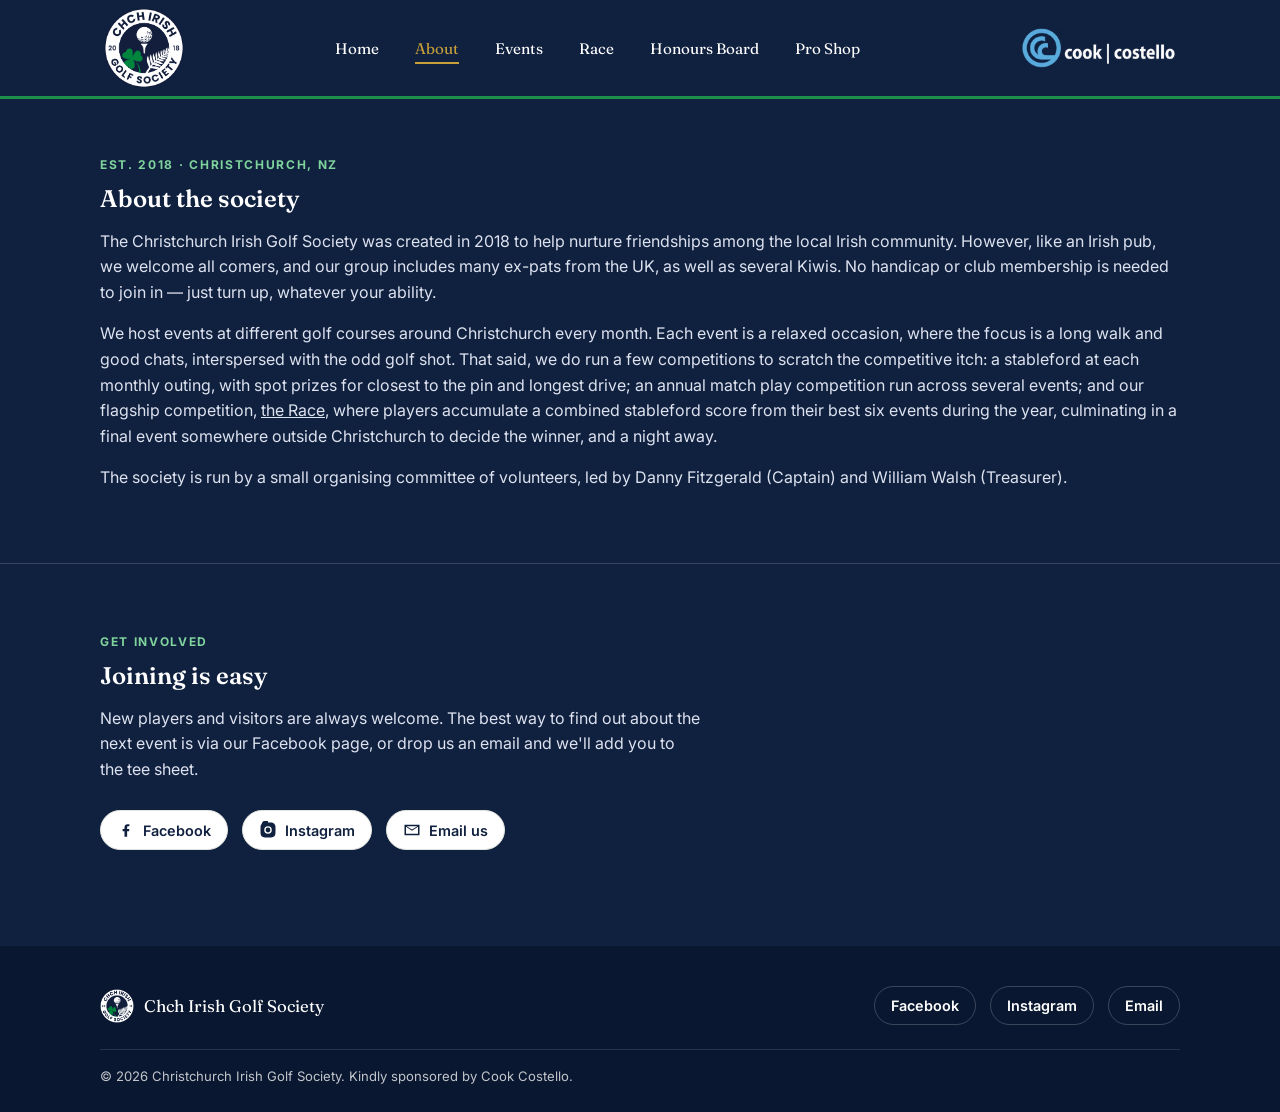
==== commit 35fe76fa: "Fix About page width and hero text scaling in landscape About page blurb dropped the 70ch reading-wi" ====
--- a/about.html
+++ b/about.html
@@ -15,7 +15,7 @@
 
 <main id="main">
   <section style="padding-top:44px">
-    <div class="container" style="max-width:70ch">
+    <div class="container">
       <p class="eyebrow">Est. 2018 · Christchurch, NZ</p>
       <h1>About the society</h1>
       <p>The Christchurch Irish Golf Society was created in 2018 to help nurture friendships among the local Irish community. However, like an Irish pub, we welcome all comers, and our group includes many ex-pats from the UK, as well as several Kiwis. No handicap or club membership is needed to join in — just turn up, whatever your ability.</p>
--- a/css/style.css
+++ b/css/style.css
@@ -173,7 +173,7 @@
   margin-left: 10px;
 }
 .sponsor-slot img {
-  height: 30px;
+  height: 22px;
   width: auto;
 }
 
@@ -297,6 +297,13 @@
   font-size: clamp(2rem, 6vw, 3.4rem);
   max-width: 14ch;
 }
+/* A phone in landscape has a much wider viewport than in portrait, which
+   the vw-based clamp above reads as "desktop" and sizes accordingly —
+   pin it back to the portrait size for short viewports (same threshold
+   used for the race table's mobile breakpoint). */
+@media (max-height: 500px) {
+  .hero h1 { font-size: 2rem; }
+}
 .hero .lede {
   max-width: 46ch;
   color: rgba(255,255,255,0.85);
@@ -429,12 +436,8 @@
 }
 .race-hero .eyebrow { color: #7fd39c; }
 .race-hero h1 { color: var(--white); margin-bottom: 6px; }
-.race-hero p { color: rgba(255,255,255,0.8); max-width: 60ch; }
-.race-sponsor-line {
-  margin-top: 14px;
-  font-size: 0.85rem;
-  color: rgba(255,255,255,0.6);
-}
+.race-hero p { color: rgba(255,255,255,0.8); }
+.race-sponsor-line { margin-top: 14px; }
 
 .race-status {
   font-size: 0.85rem;
@@ -451,21 +454,28 @@
 .leaderboard-table {
   border-collapse: collapse;
   width: 100%;
+  table-layout: fixed;
 }
 
 .leaderboard-table th,
 .leaderboard-table td {
-  padding: 10px 12px;
+  width: 90px;
+  padding: 10px 5px;
   text-align: center;
   white-space: nowrap;
   border-bottom: 1px solid var(--line-soft);
   font-size: 0.95rem;
   font-variant-numeric: tabular-nums;
-}
+  line-height: 1.3;
+}
+.leaderboard-table thead th { white-space: normal; }
 
 .leaderboard-table tbody td {
   color: var(--ink);
   font-weight: 600;
+}
+.leaderboard-table tbody td.is-extra {
+  text-decoration: line-through;
 }
 
 .leaderboard-table thead th {
@@ -478,6 +488,7 @@
   letter-spacing: 0.04em;
   border-bottom: none;
   vertical-align: middle;
+  overflow-wrap: break-word;
 }
 .leaderboard-table thead .th-date {
   display: block;
@@ -500,39 +511,50 @@
 .leaderboard-table .sort-arrow { font-size: 0.65em; margin-left: 3px; opacity: 0.85; }
 
 .leaderboard-table tbody tr { background: var(--white); }
-.leaderboard-table tbody tr.is-top3 { background: #fffaf0; }
+.leaderboard-table tbody tr.is-top10 { background: #fffaf0; }
 .leaderboard-table tbody tr:last-child td { border-bottom: none; }
 
-/* Player + Score columns stay pinned while the round columns scroll */
+/* Pos + Player + Score columns stay pinned while the round columns scroll */
+.leaderboard-table .lb-col-pos,
 .leaderboard-table .lb-col-name,
 .leaderboard-table .lb-col-score {
   position: sticky;
   background: inherit;
   z-index: 1;
 }
+.leaderboard-table .lb-col-pos {
+  left: 0;
+  width: 44px;
+  min-width: 44px;
+  max-width: 44px;
+  font-family: var(--font-display);
+  text-align: left;
+}
 .leaderboard-table .lb-col-name {
-  left: 0;
-  width: 220px;
-  min-width: 220px;
-  max-width: 220px;
+  left: 44px;
+  width: 200px;
+  min-width: 200px;
+  max-width: 200px;
   white-space: nowrap;
   overflow: hidden;
   text-overflow: ellipsis;
   text-align: left;
 }
 .leaderboard-table .lb-col-score {
-  left: 220px;
+  left: 244px;
   width: 70px;
   min-width: 70px;
   max-width: 70px;
   font-family: var(--font-display);
   box-shadow: 3px 0 6px -3px rgba(16, 32, 63, 0.25);
 }
+.leaderboard-table tbody .lb-col-pos,
 .leaderboard-table tbody .lb-col-name,
 .leaderboard-table tbody .lb-col-score {
   color: var(--navy);
   font-weight: 700;
 }
+.leaderboard-table thead .lb-col-pos,
 .leaderboard-table thead .lb-col-name,
 .leaderboard-table thead .lb-col-score {
   background: var(--navy);
@@ -551,23 +573,32 @@
 @media (max-width: 640px), (max-height: 500px) {
   .leaderboard-table th,
   .leaderboard-table td {
-    padding: 6px 8px;
+    width: 90px;
+    padding: 6px 6px;
     font-size: 0.78rem;
   }
-  .leaderboard-table thead th { font-size: 0.6rem; }
-  .leaderboard-table thead .th-date { font-size: 0.52rem; }
+  .leaderboard-table thead th { font-size: 0.64rem; }
+  .leaderboard-table thead .th-date { font-size: 0.54rem; }
   .lb-stars { font-size: 0.95rem; }
 
+  .leaderboard-table .lb-col-pos {
+    width: 34px;
+    min-width: 34px;
+    max-width: 34px;
+    padding-left: 4px;
+    padding-right: 2px;
+  }
   .leaderboard-table .lb-col-name {
-    width: 130px;
-    min-width: 130px;
-    max-width: 130px;
+    left: 34px;
+    width: 160px;
+    min-width: 160px;
+    max-width: 160px;
   }
   .leaderboard-table .lb-col-score {
-    left: 130px;
-    width: 48px;
-    min-width: 48px;
-    max-width: 48px;
+    left: 194px;
+    width: 55px;
+    min-width: 55px;
+    max-width: 55px;
   }
 }
 
